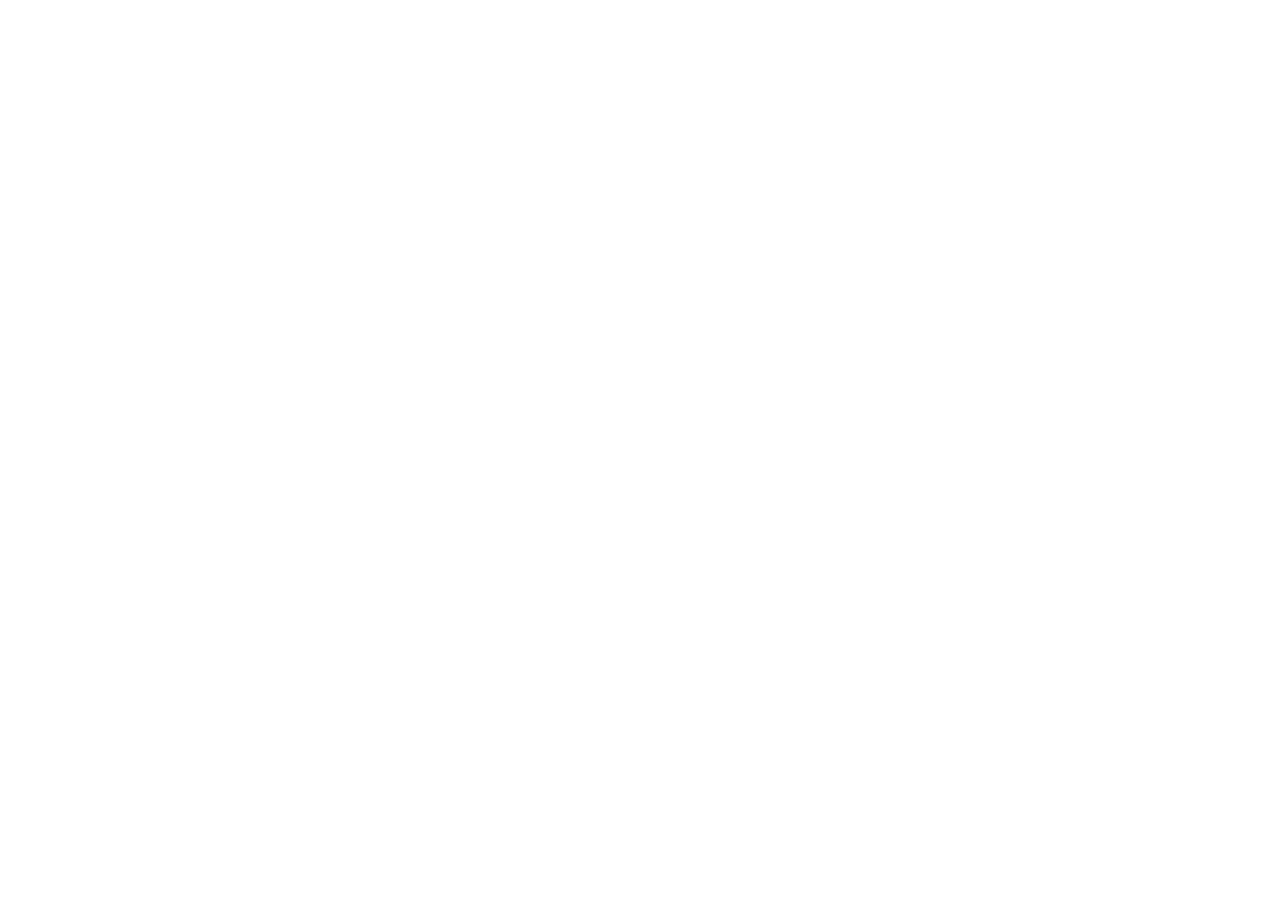
==== index.html @ 5f874d12 "iniciando commit" ====
<!DOCTYPE html>
<html lang="pt-br">
<head>
 <meta charset="UTF-8">
 <meta name="viewport" content="width=device-width, initial-scale=1.0">
 <title>Página de Receita</title>
</head>
<body>
 
</body>
</html>
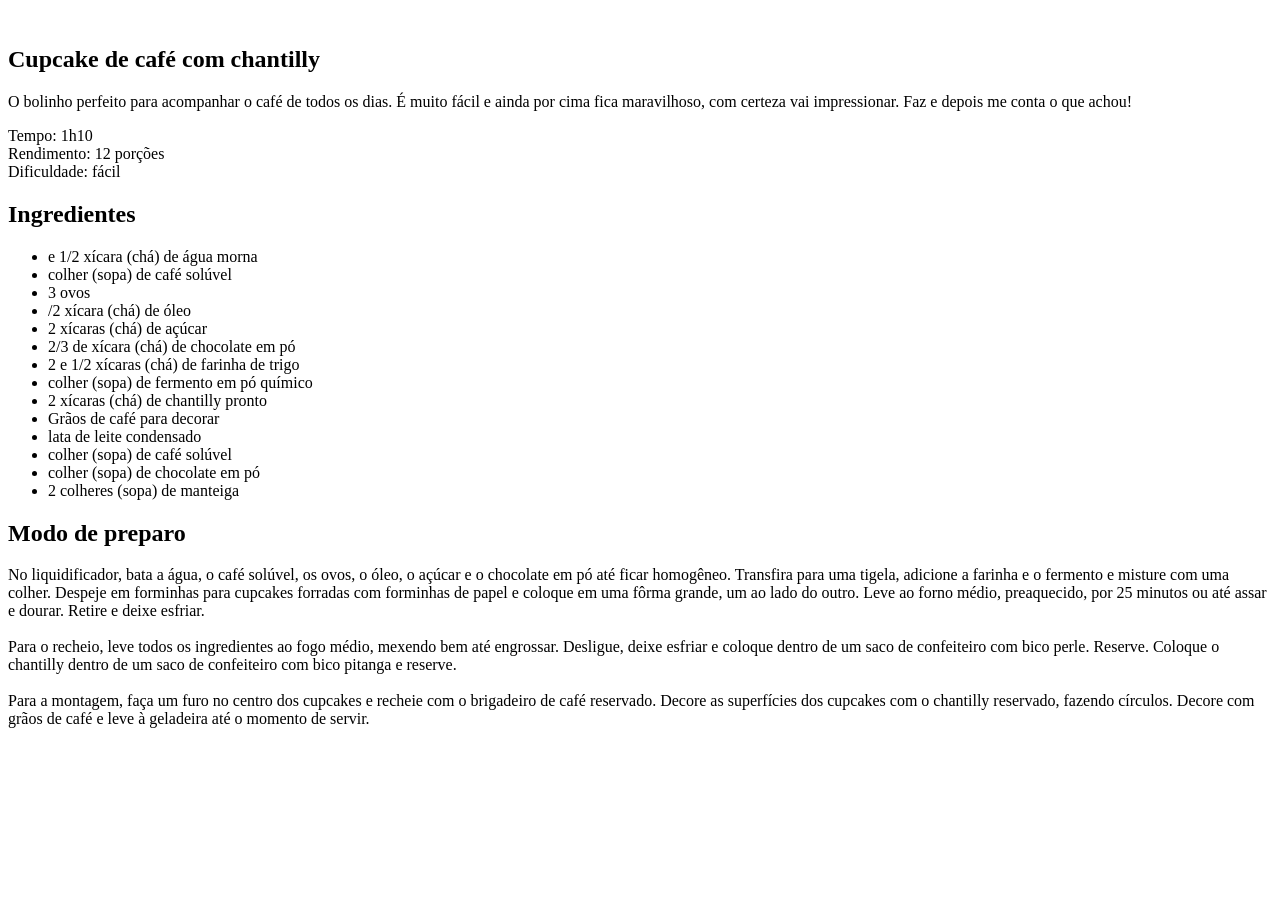
==== commit f5107b04: "iniciando a estrutura html" ====
--- a/index.html
+++ b/index.html
@@ -6,6 +6,50 @@
  <title>Página de Receita</title>
 </head>
 <body>
- 
+ <div id="pages">
+  <img src="" alt="">
+  <main>
+   <section id="about">
+    <h1>Cupcake de café com chantilly</h1>
+    <p>
+     O bolinho perfeito para acompanhar o café de todos os dias. É muito fácil e ainda por cima fica maravilhoso, com certeza vai impressionar. Faz e depois me conta o que achou!
+    </p>
+
+    <p>
+     Tempo: 1h10 <br>
+     Rendimento: 12 porções <br>
+     Dificuldade: fácil <br>
+    </p>
+   </section>
+   <section id="ingredients">
+    <h2>Ingredientes</h2>
+     <ul>
+      <li> e 1/2 xícara (chá) de água morna</li>
+      <li> colher (sopa) de café solúvel</li>
+      <li>3 ovos</li>
+      <li>/2 xícara (chá) de óleo</li>
+      <li>2 xícaras (chá) de açúcar</li>
+      <li>2/3 de xícara (chá) de chocolate em pó</li>
+      <li>2 e 1/2 xícaras (chá) de farinha de trigo</li>
+      <li> colher (sopa) de fermento em pó químico</li>
+      <li>2 xícaras (chá) de chantilly pronto</li>
+      <li>Grãos de café para decorar</li>
+      <li> lata de leite condensado</li>
+      <li> colher (sopa) de café solúvel</li>
+      <li> colher (sopa) de chocolate em pó</li>
+      <li>2 colheres (sopa) de manteiga</li>
+     </ul>
+   </section>
+   <section id="preparation">
+    <h2>Modo de preparo</h2>
+    <p>
+     No liquidificador, bata a água, o café solúvel, os ovos, o óleo, o açúcar e o chocolate em pó até ficar homogêneo. Transfira para uma tigela, adicione a farinha e o fermento e misture com uma colher. Despeje em forminhas para cupcakes forradas com forminhas de papel e coloque em uma fôrma grande, um ao lado do outro. Leve ao forno médio, preaquecido, por 25 minutos ou até assar e dourar. Retire e deixe esfriar. <br><br>
+     Para o recheio, leve todos os ingredientes ao fogo médio, mexendo bem até engrossar. Desligue, deixe esfriar e coloque dentro de um saco de confeiteiro com bico perle. Reserve. Coloque o chantilly dentro de um saco de confeiteiro com bico pitanga e reserve. 
+     <br><br>
+     Para a montagem, faça um furo no centro dos cupcakes e recheie com o brigadeiro de café reservado. Decore as superfícies dos cupcakes com o chantilly reservado, fazendo círculos. Decore com grãos de café e leve à geladeira até o momento de servir.
+    </p>
+   </section>
+  </main>
+ </div>
 </body>
 </html>
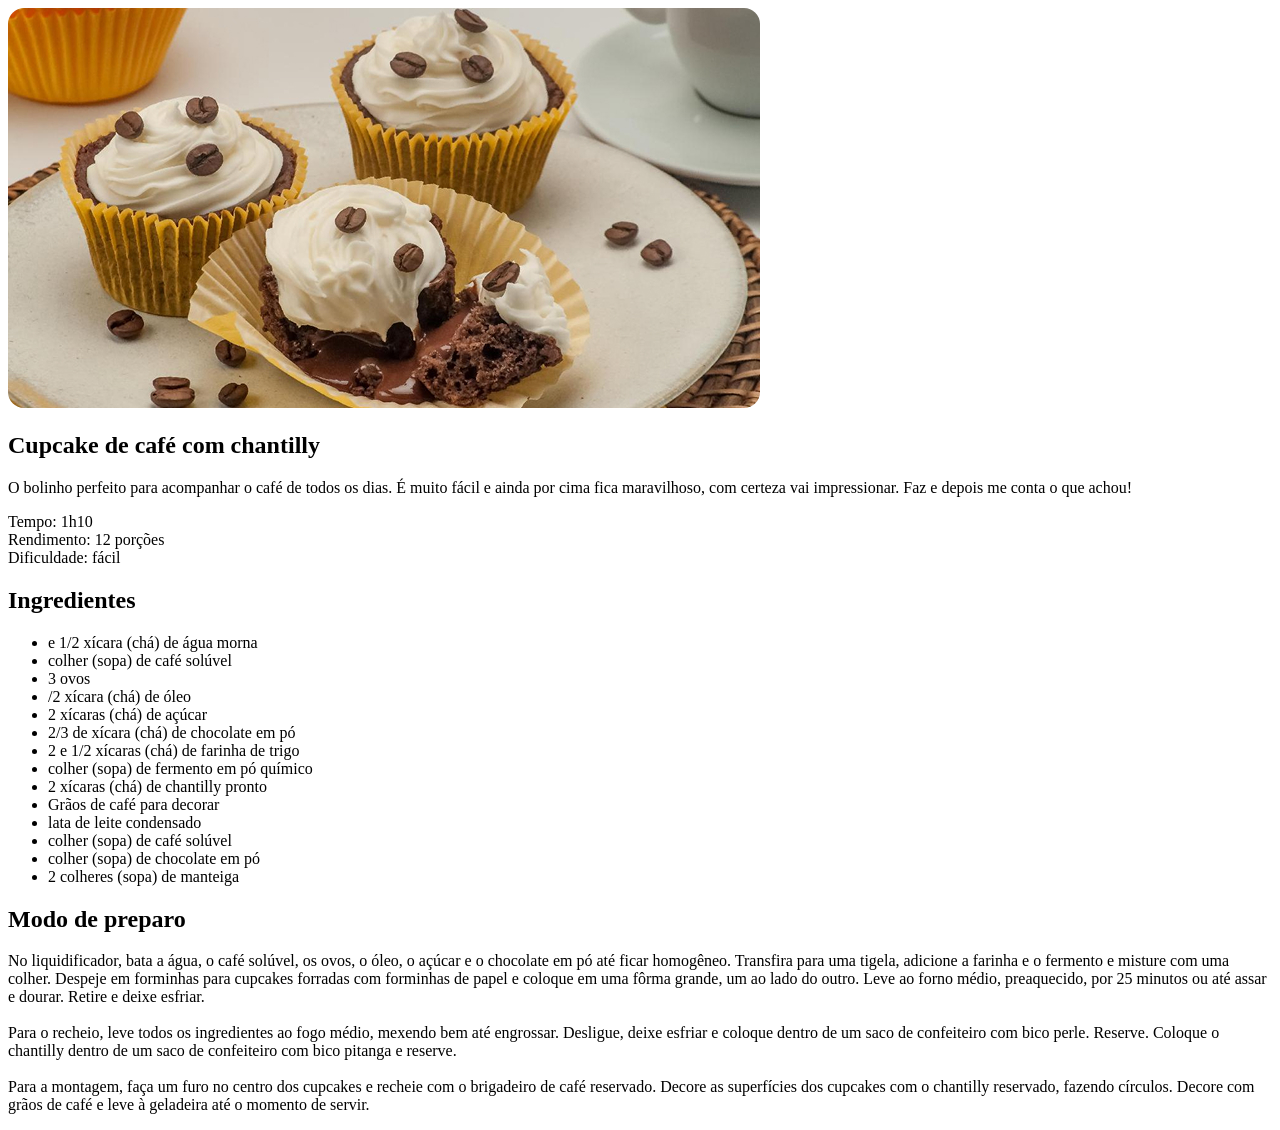
==== commit 8328743d: "adicionando imagem e estilo" ====
--- a/index.html
+++ b/index.html
@@ -4,10 +4,11 @@
  <meta charset="UTF-8">
  <meta name="viewport" content="width=device-width, initial-scale=1.0">
  <title>Página de Receita</title>
+ <link rel="stylesheet" href="style.css">
 </head>
 <body>
  <div id="pages">
-  <img src="" alt="">
+  <img src="assets/main-image.jpg" alt="Imagem de cupcakes com grãos de café e chantilly">
   <main>
    <section id="about">
     <h1>Cupcake de café com chantilly</h1>
--- a/style.css
+++ b/style.css
@@ -0,0 +1,3 @@
+img{
+ border-radius: 16px;
+}
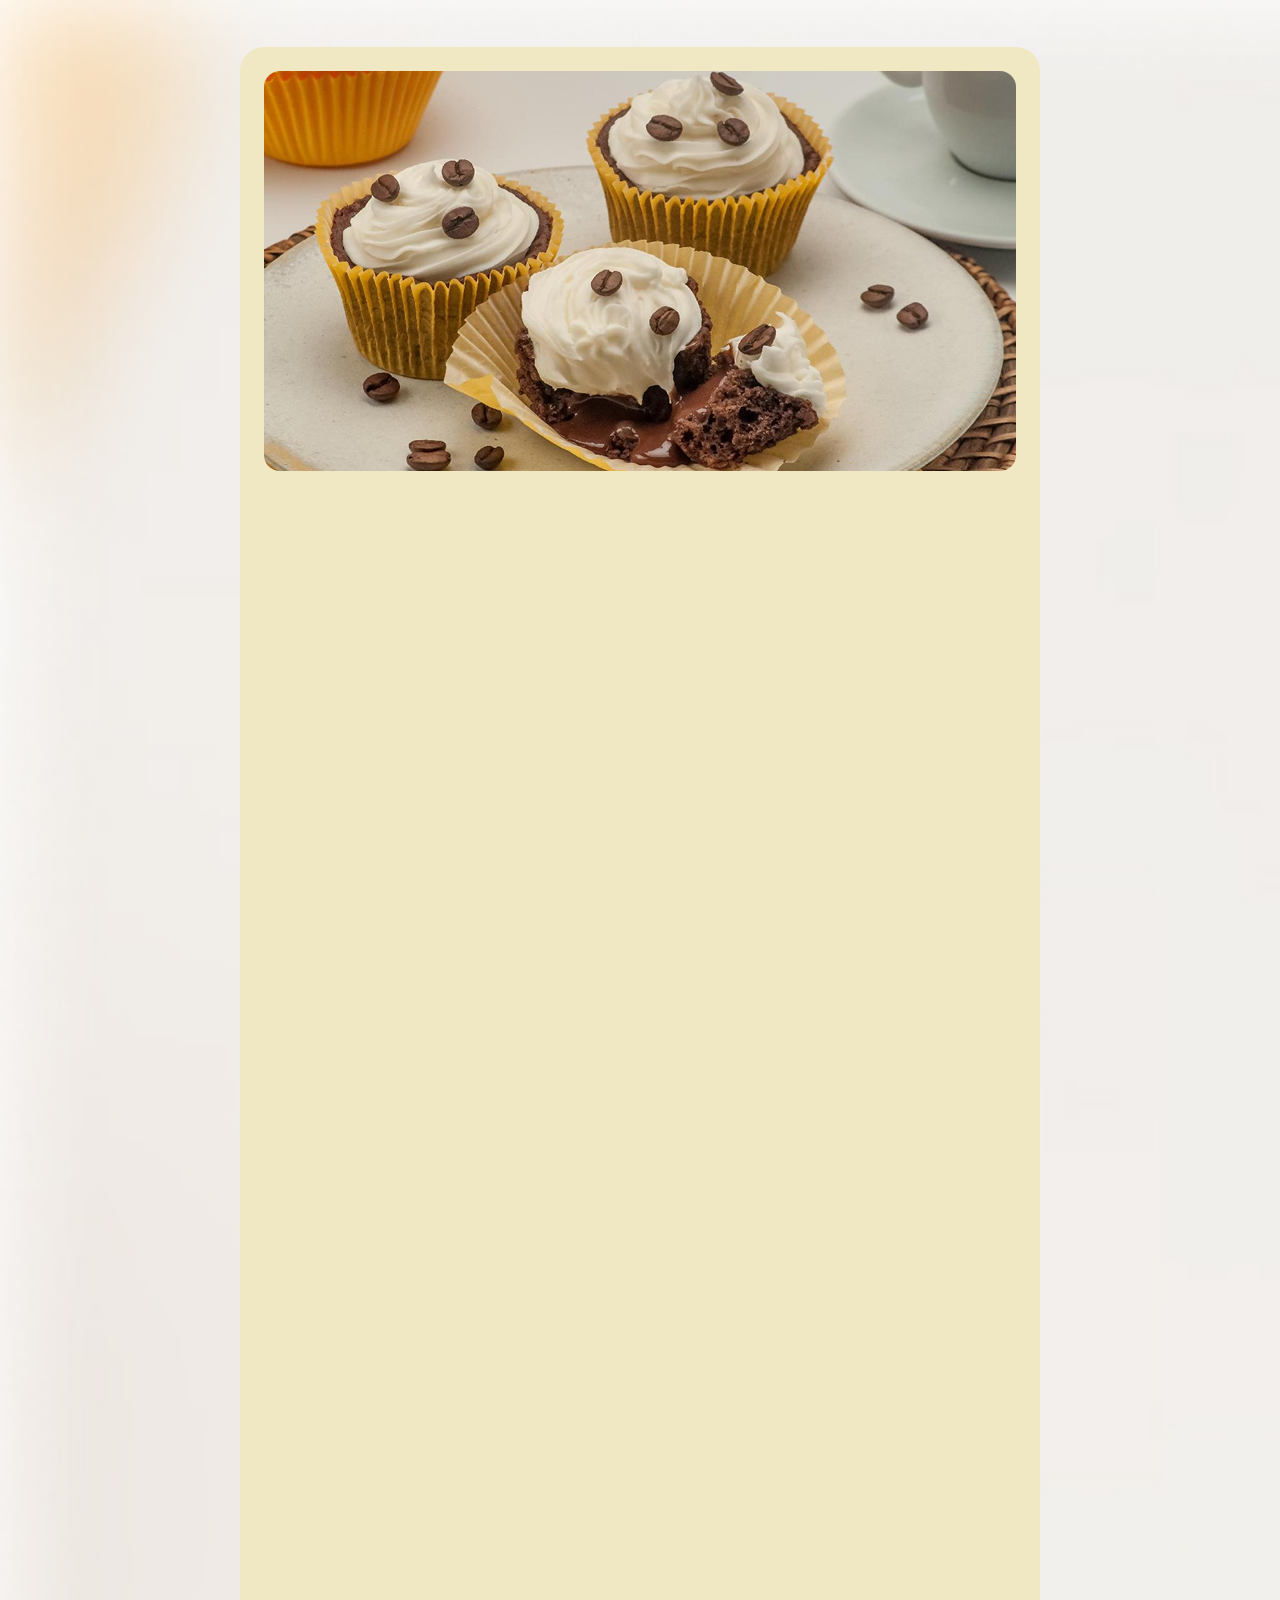
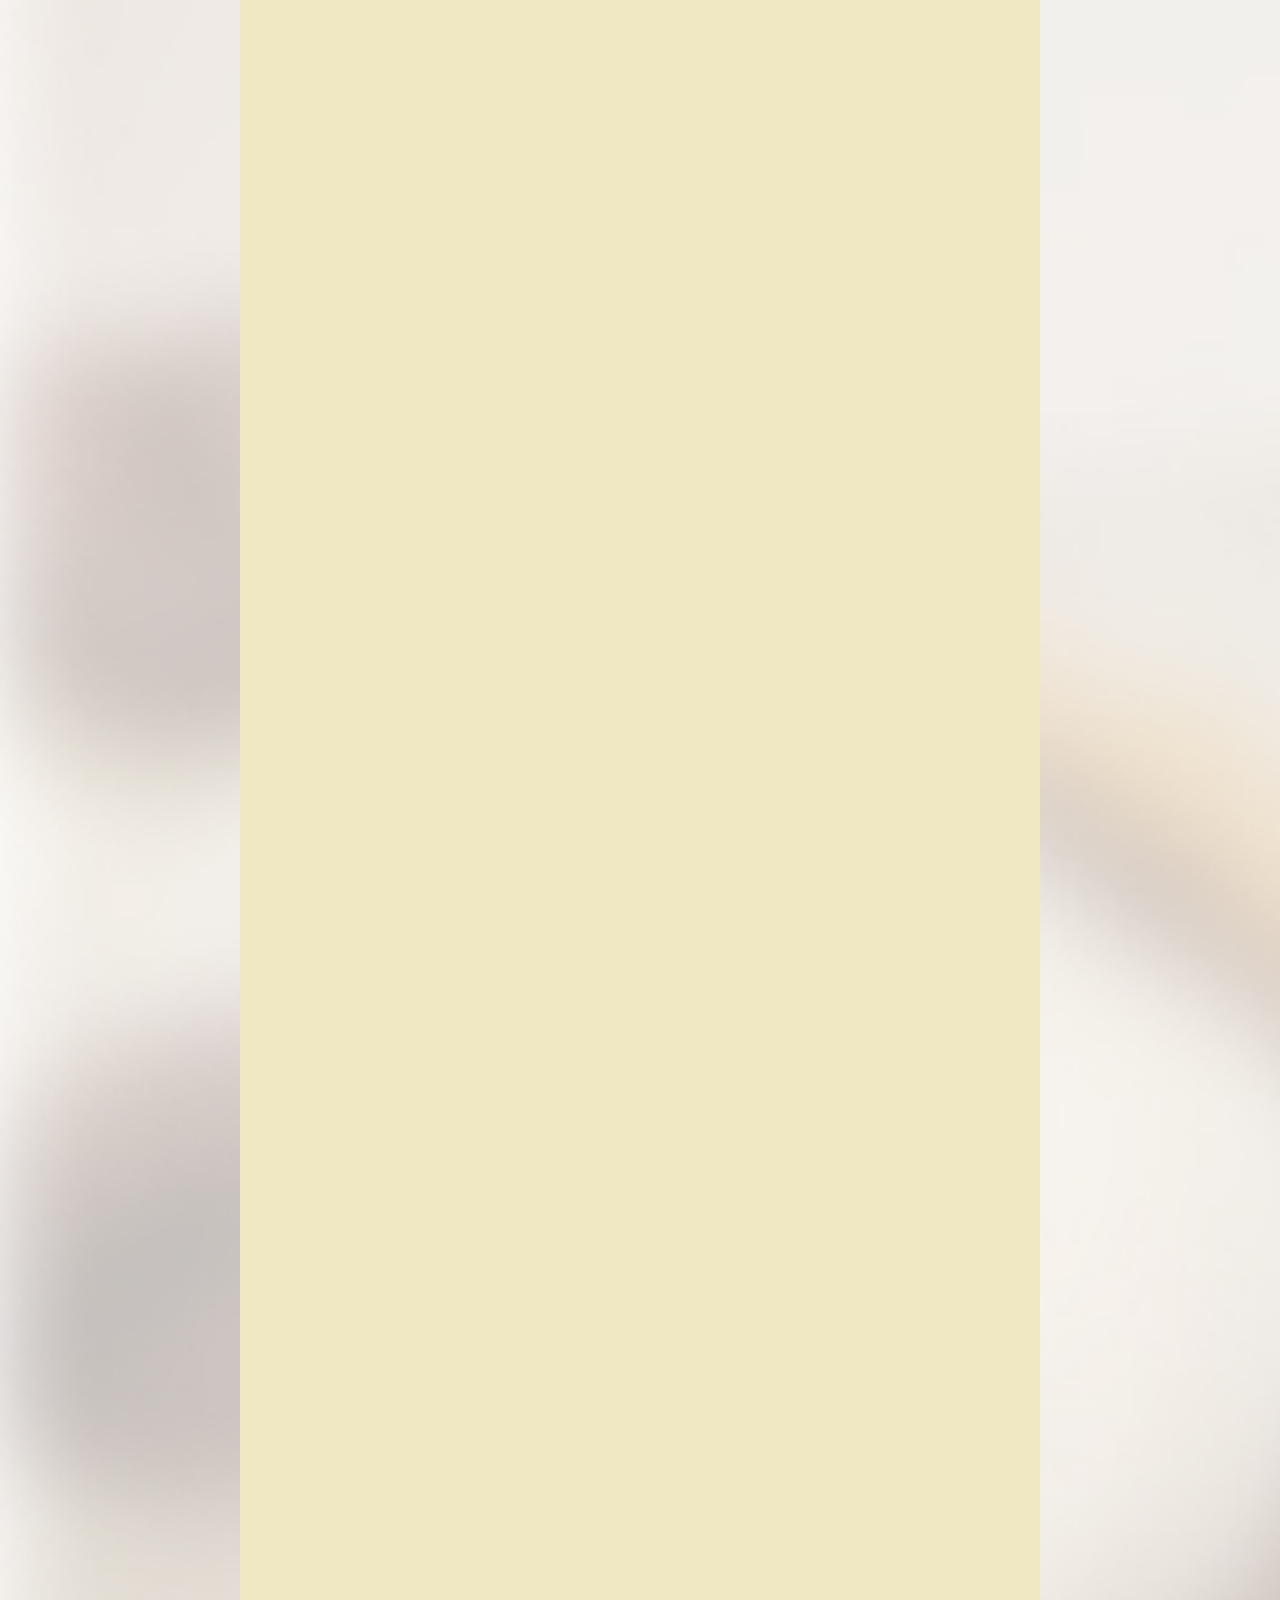
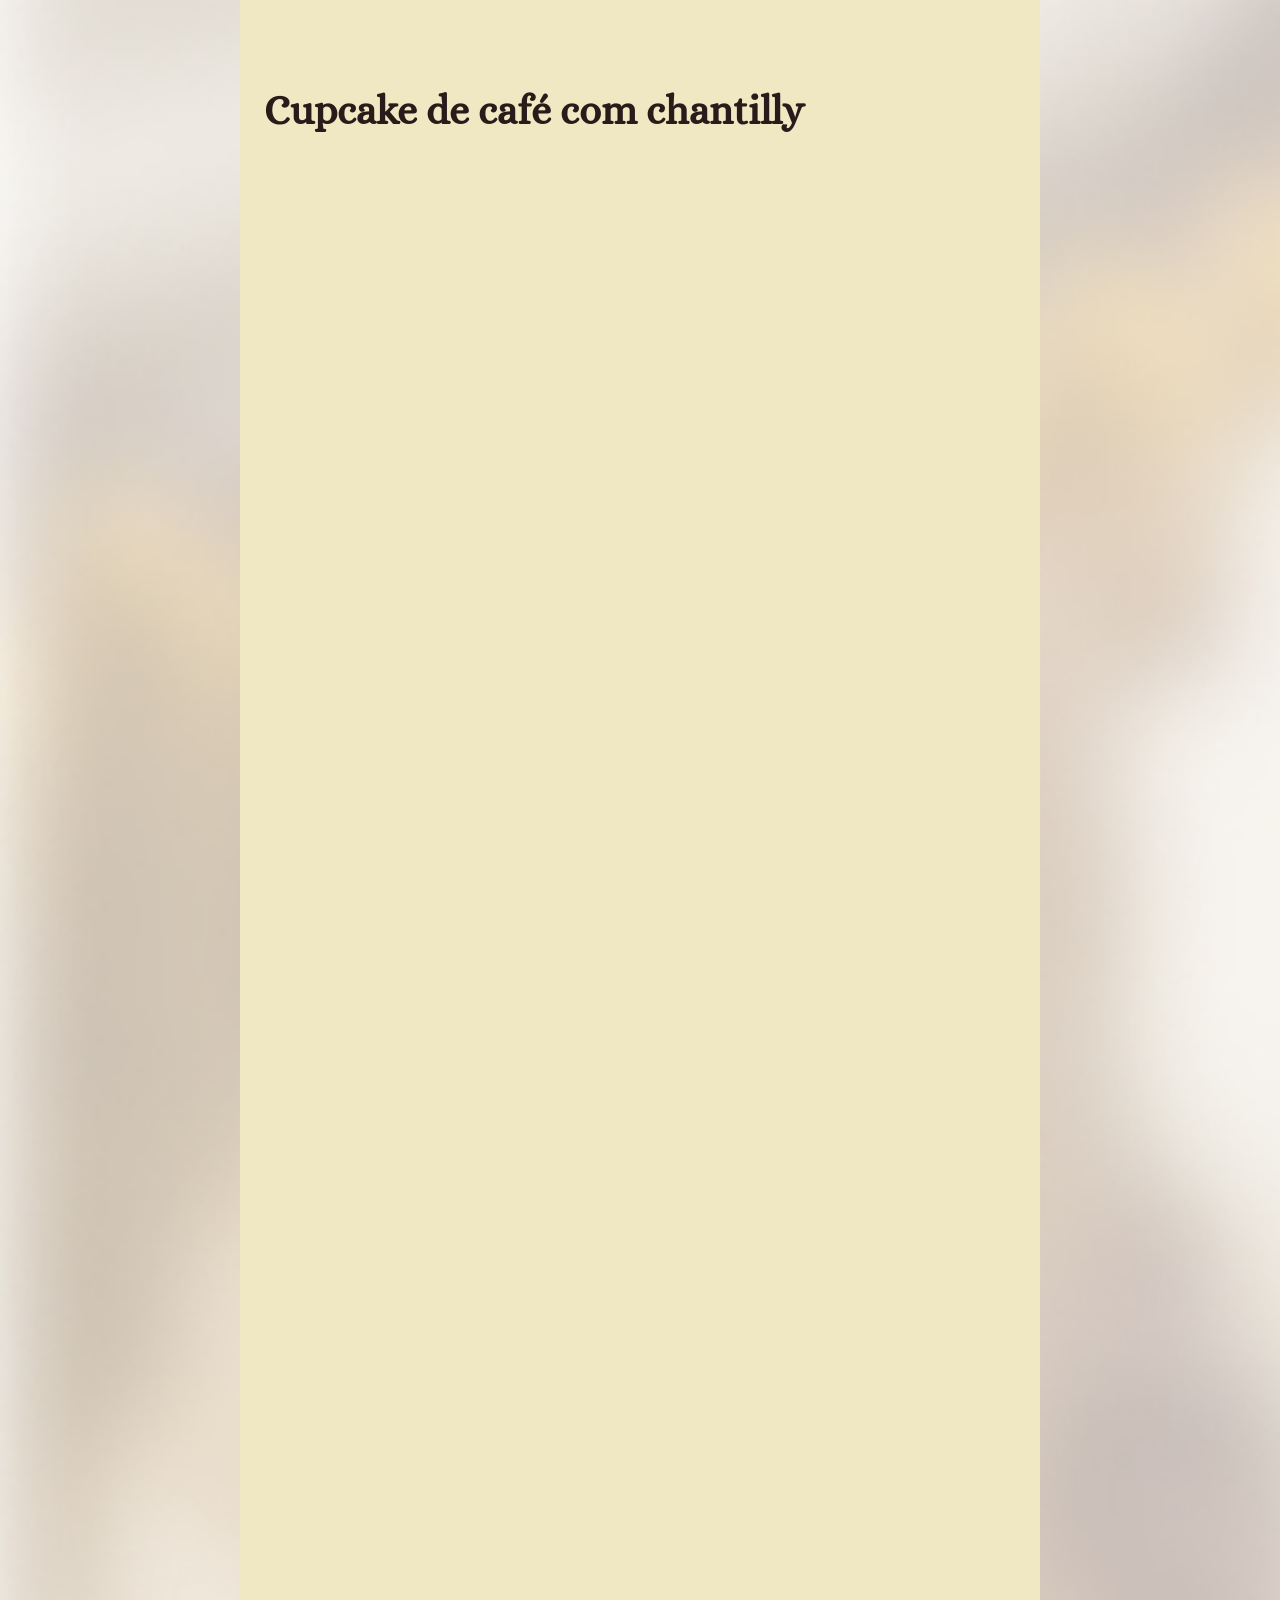
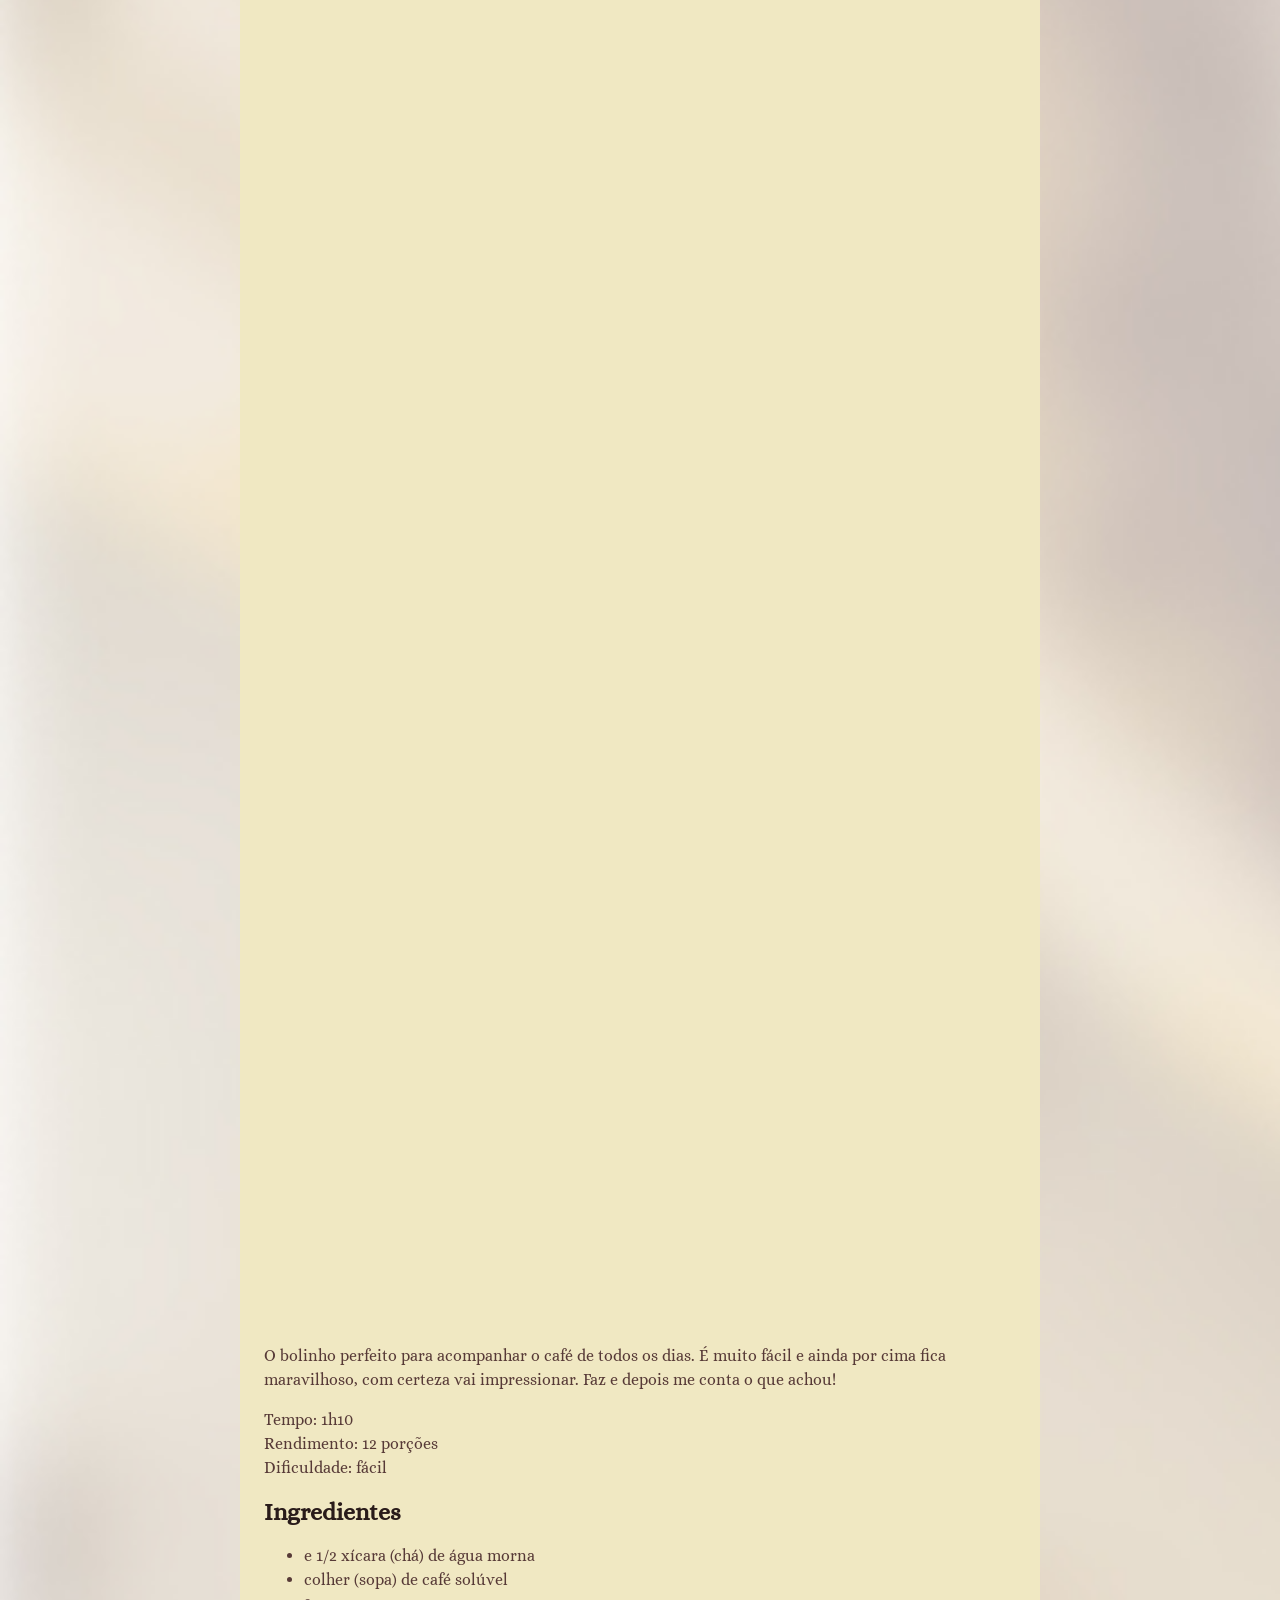
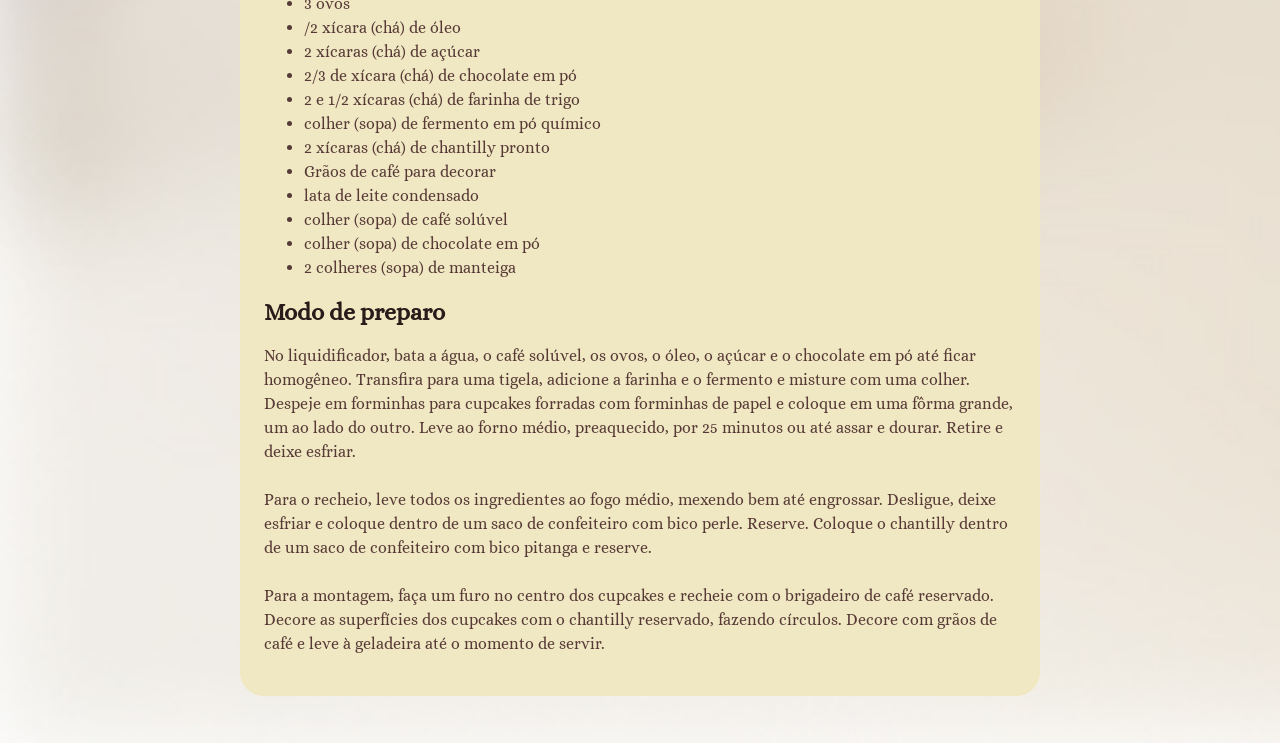
==== commit 349b4c1e: "trabalhando as fontes" ====
--- a/index.html
+++ b/index.html
@@ -1,10 +1,14 @@
 <!DOCTYPE html>
 <html lang="pt-br">
 <head>
+ <link rel="preconnect" href="https://fonts.googleapis.com">
+ <link rel="preconnect" href="https://fonts.gstatic.com" crossorigin>
  <meta charset="UTF-8">
  <meta name="viewport" content="width=device-width, initial-scale=1.0">
  <title>Página de Receita</title>
+
  <link rel="stylesheet" href="style.css">
+ <link href="https://fonts.googleapis.com/css2?family=Alice&display=swap" rel="stylesheet">
 </head>
 <body>
  <div id="pages">
@@ -15,7 +19,6 @@
     <p>
      O bolinho perfeito para acompanhar o café de todos os dias. É muito fácil e ainda por cima fica maravilhoso, com certeza vai impressionar. Faz e depois me conta o que achou!
     </p>
-
     <p>
      Tempo: 1h10 <br>
      Rendimento: 12 porções <br>
--- a/style.css
+++ b/style.css
@@ -1,3 +1,37 @@
+
+:root{
+ font-family: "Alice", serif;
+ line-height: 150%;
+ color: #573A37;
+}
+
+body{
+ background-image: url(assets/bg.jpg);
+ background-size: cover;
+}
+
+#pages {
+ box-sizing: border-box;
+ width: 800px;
+ padding: 24px;
+ background-color: #F0E8C2;
+ border-radius: 24px;
+ margin: 47px auto;
+}
+
 img{
  border-radius: 16px;
+}
+
+h1{
+ line-height: 140;
+ font-size: 40px;
+}
+
+h2{
+ font-size: 24px;
+}
+
+h1, h2 {
+ color: #291B1A;
 }
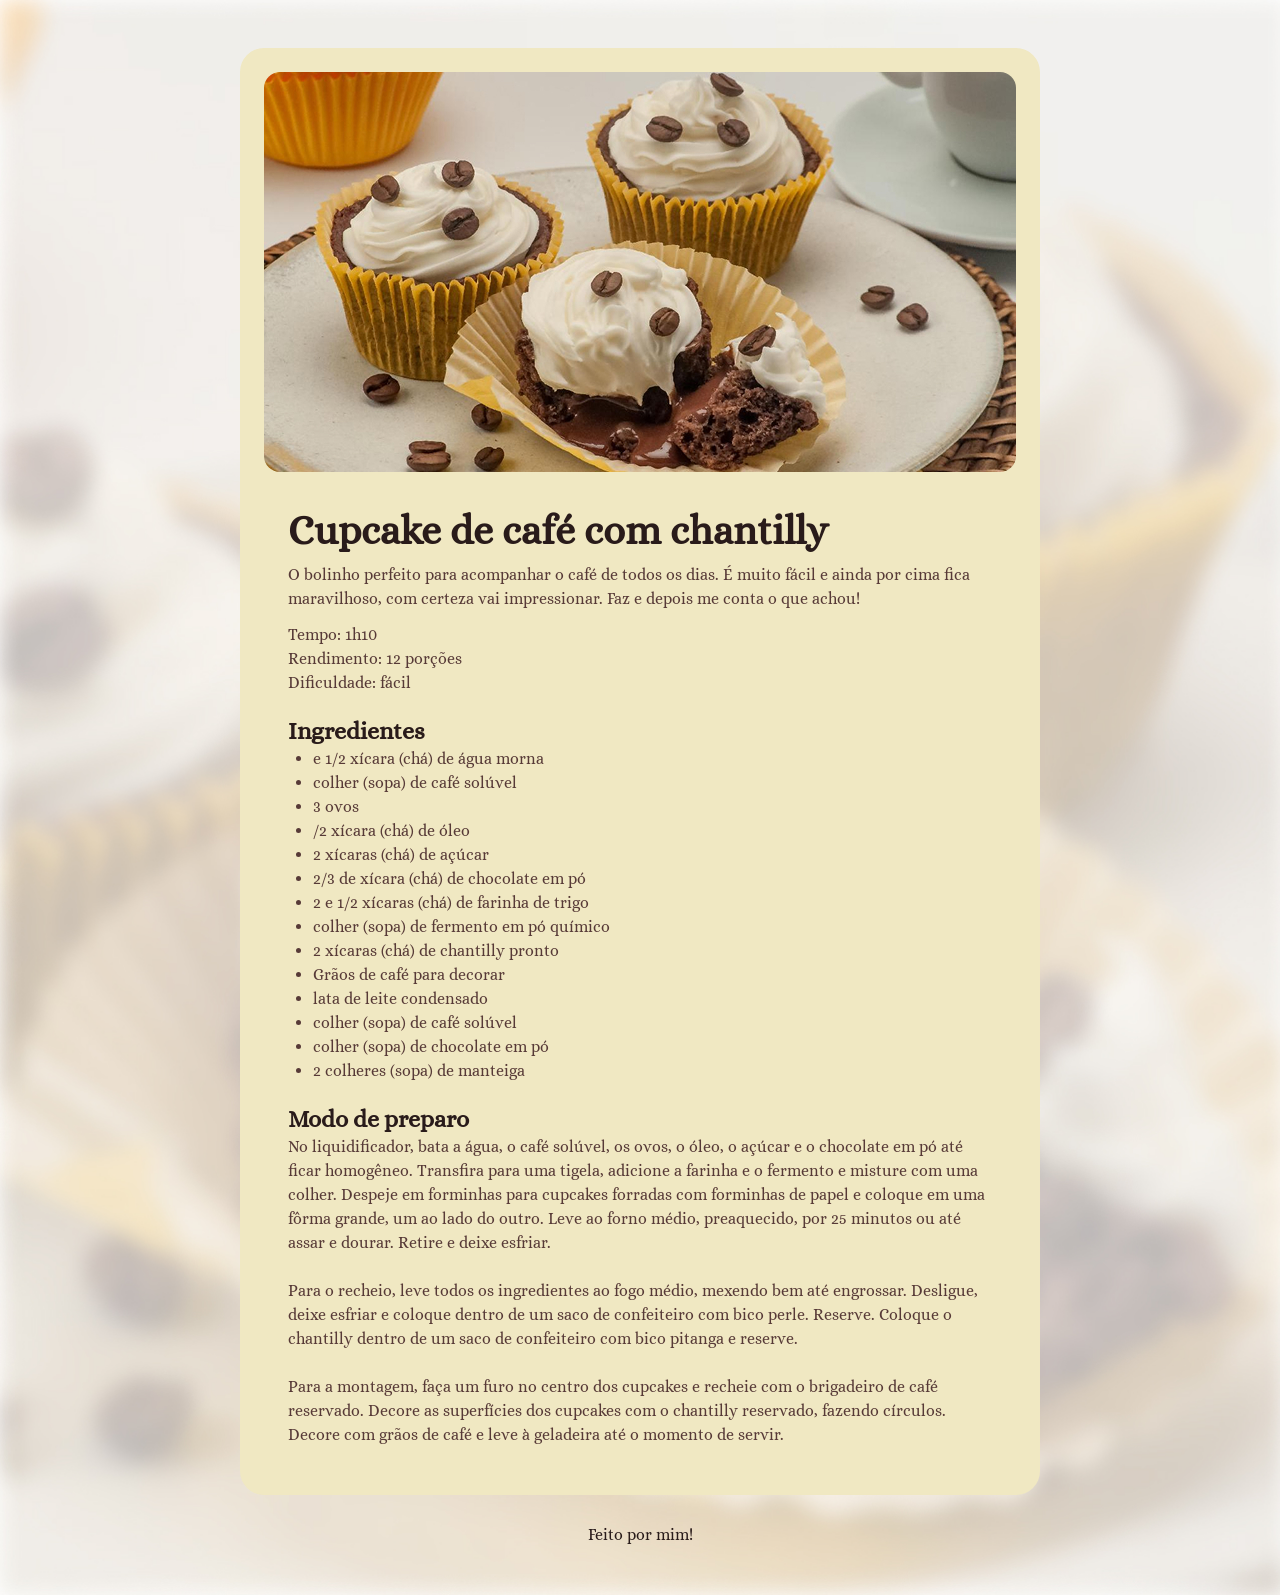
==== commit 27281365: "adicionando rodape footer" ====
--- a/index.html
+++ b/index.html
@@ -55,5 +55,9 @@
    </section>
   </main>
  </div>
+
+ <footer>
+  Feito por mim!
+ </footer>
 </body>
 </html>
--- a/style.css
+++ b/style.css
@@ -1,3 +1,7 @@
+* {
+ margin: 0;
+ padding: 0;
+}
 
 :root{
  font-family: "Alice", serif;
@@ -16,15 +20,27 @@
  padding: 24px;
  background-color: #F0E8C2;
  border-radius: 24px;
- margin: 47px auto;
+ margin: 48px auto 28px;
 }
 
 img{
  border-radius: 16px;
 }
 
+main{
+ padding: 24px;
+}
+
+section + section {
+ margin-top: 24px;
+}
+
+#about p + p {
+ margin-top: 12px;
+}
+
 h1{
- line-height: 140;
+ line-height: 140%;
  font-size: 40px;
 }
 
@@ -34,4 +50,15 @@
 
 h1, h2 {
  color: #291B1A;
+ margin-bottom: 4px;
+}
+
+ul {
+ padding-left: 25px;
+}
+
+footer {
+ color: #291B1A;
+ text-align: center;
+ padding-bottom: 48px;
 }
